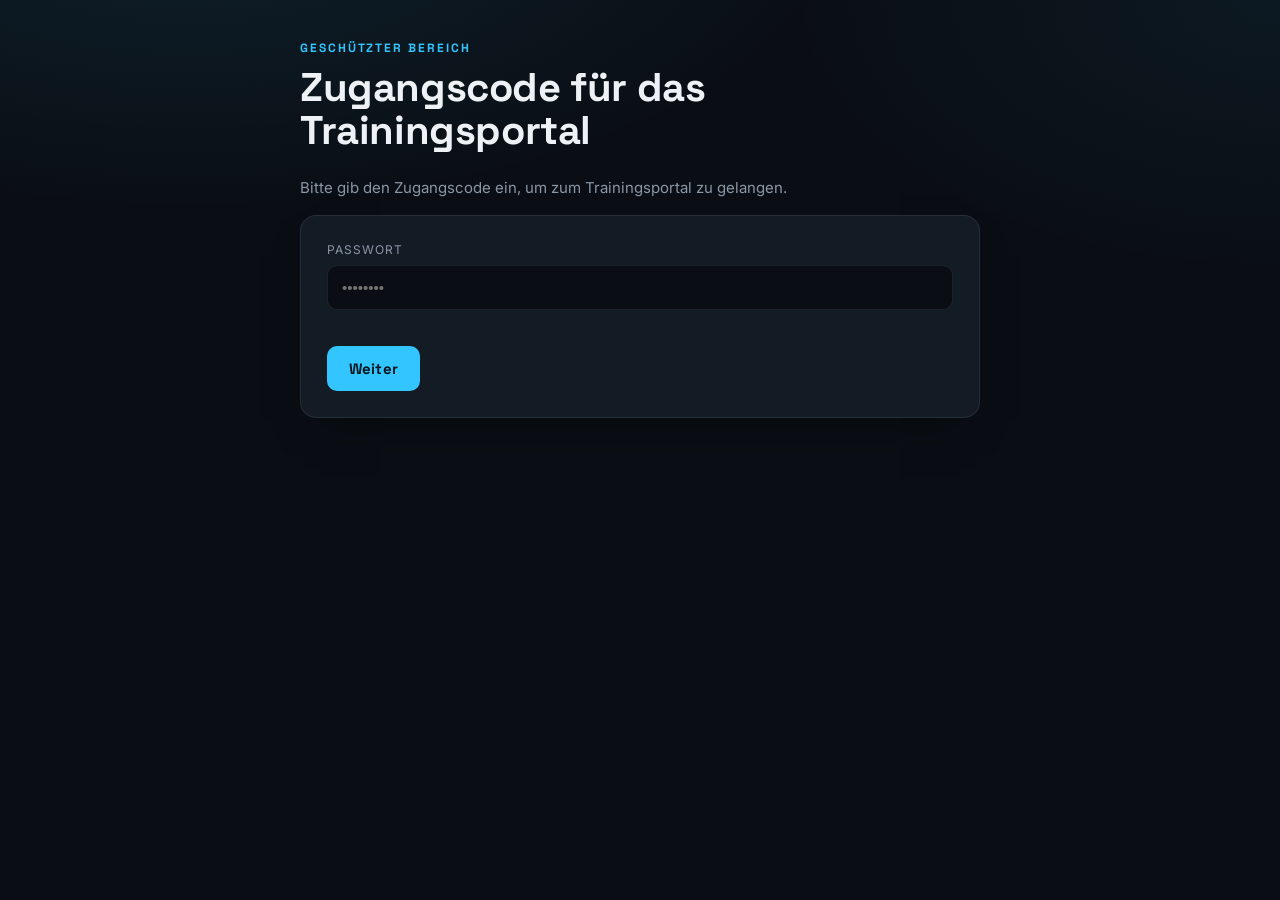
==== index.html @ 70738fb6 "Add files via upload" ====
<!DOCTYPE html>
<html lang="de">
<head>
<meta charset="UTF-8">
<meta name="viewport" content="width=device-width, initial-scale=1">
<title>Zugang – Trainingsportal</title>
<link rel="stylesheet" href="style.css">
</head>
<body>
<div class="wrap">
  <p class="eyebrow">Geschützter Bereich</p>
  <h1>Zugangscode für das Trainingsportal</h1>
  <p class="lead">Bitte gib den Zugangscode ein, um zum Trainingsportal zu gelangen.</p>

  <div class="card">
    <label for="pw">Passwort</label>
    <input type="password" id="pw" placeholder="••••••••">
    <p class="error" id="err"></p>
    <button onclick="checkPassword()">Weiter</button>
  </div>
</div>

<script src="auth.js"></script>
<script>
  document.getElementById("pw").addEventListener("keydown", e => {
    if (e.key === "Enter") checkPassword();
  });
  function checkPassword() {
    const val = document.getElementById("pw").value;
    if (val === SITE_PASSWORD) {
      sessionStorage.setItem("gateOpen", "yes");
      location.href = "login.html";
    } else {
      document.getElementById("err").textContent = "Falsches Passwort.";
    }
  }
</script>
</body>
</html>
---- style.css ----
@import url('https://fonts.googleapis.com/css2?family=Space+Grotesk:wght@500;700&family=Inter:wght@400;500;600;700&display=swap');

:root {
  --bg: #0a0e14;
  --bg-soft: #0d1219;
  --bg-panel: #131b24;
  --bg-panel-hi: #182130;
  --line: rgba(255,255,255,0.08);
  --line-hi: rgba(255,255,255,0.16);
  --text: #eef2f6;
  --text-dim: #8a97a6;
  --accent: #33c5ff;
  --accent-hover: #5fd4ff;
  --accent-soft: rgba(51,197,255,0.14);
  --font-display: "Space Grotesk", "Inter", sans-serif;
  --font-body: "Inter", -apple-system, "Segoe UI", sans-serif;
}

* { box-sizing: border-box; }

body {
  margin: 0;
  background:
    radial-gradient(1100px 500px at 15% -10%, rgba(51,197,255,0.10), transparent 60%),
    radial-gradient(900px 500px at 100% 0%, rgba(51,197,255,0.06), transparent 55%),
    var(--bg);
  color: var(--text);
  font-family: var(--font-body);
  min-height: 100vh;
}

.wrap {
  max-width: 720px;
  margin: 0 auto;
  padding: 40px 20px 64px;
}

.eyebrow {
  font-family: var(--font-display);
  font-weight: 700;
  letter-spacing: 0.16em;
  text-transform: uppercase;
  color: var(--accent);
  font-size: 12px;
  margin: 0 0 10px;
}

h1 {
  font-family: var(--font-display);
  font-weight: 700;
  font-size: 40px;
  letter-spacing: -0.01em;
  margin: 0 0 24px;
  line-height: 1.08;
}

p.lead { color: var(--text-dim); font-size: 15px; line-height: 1.55; }

.card {
  background: var(--bg-panel);
  border: 1px solid var(--line);
  border-radius: 16px;
  padding: 26px;
  box-shadow: 0 20px 40px -20px rgba(0,0,0,0.5);
}

label {
  display: block;
  font-size: 12px;
  text-transform: uppercase;
  letter-spacing: 0.08em;
  color: var(--text-dim);
  margin-bottom: 8px;
}

input[type="password"], input[type="text"] {
  width: 100%;
  padding: 13px 14px;
  background: var(--bg);
  border: 1px solid var(--line);
  border-radius: 10px;
  color: var(--text);
  font-size: 15px;
  margin-bottom: 16px;
  transition: border-color .15s ease;
}
input:focus { outline: none; border-color: var(--accent); box-shadow: 0 0 0 3px var(--accent-soft); }

button, .btn {
  display: inline-block;
  background: var(--accent);
  color: #05161e;
  border: none;
  padding: 13px 22px;
  border-radius: 10px;
  font-family: var(--font-display);
  font-weight: 700;
  letter-spacing: 0.01em;
  font-size: 15px;
  cursor: pointer;
  text-decoration: none;
  transition: background .15s ease, transform .1s ease;
}
button:hover, .btn:hover { background: var(--accent-hover); }
button:active, .btn:active { transform: scale(0.98); }

.error { color: #ff6b6b; font-size: 13px; margin-top: -8px; margin-bottom: 12px; min-height: 16px; }

.grid {
  display: grid;
  grid-template-columns: 1fr;
  gap: 12px;
  margin-top: 24px;
}

.tile {
  position: relative;
  display: flex;
  align-items: center;
  gap: 18px;
  background: var(--bg-panel);
  border: 1px solid var(--line);
  border-radius: 14px;
  padding: 18px 20px 18px 24px;
  text-decoration: none;
  color: var(--text);
  overflow: hidden;
  transition: border-color .15s ease, background .15s ease, transform .12s ease;
}
.tile::before {
  content: "";
  position: absolute;
  left: 0; top: 0; bottom: 0;
  width: 3px;
  background: var(--accent);
  opacity: 0;
  transition: opacity .15s ease;
}
.tile:hover { border-color: var(--line-hi); background: var(--bg-panel-hi); transform: translateX(3px); }
.tile:hover::before { opacity: 1; }

.tile .num {
  font-family: var(--font-display);
  font-weight: 700;
  font-size: 20px;
  color: var(--accent);
  min-width: 34px;
}
.tile .title { font-weight: 600; font-size: 16px; }
.tile .sub { color: var(--text-dim); font-size: 13px; margin-top: 2px; }
.tile .arrow { margin-left: auto; color: var(--text-dim); font-size: 18px; transition: transform .15s ease, color .15s ease; }
.tile:hover .arrow { transform: translateX(3px); color: var(--accent); }

.topbar {
  display: flex;
  justify-content: space-between;
  align-items: center;
  margin-bottom: 28px;
}
.topbar a.back {
  color: var(--text-dim);
  text-decoration: none;
  font-size: 14px;
  transition: color .15s ease;
}
.topbar a.back:hover { color: var(--text); }

.logout {
  color: var(--text-dim);
  text-decoration: none;
  font-size: 13px;
  border: 1px solid var(--line);
  padding: 7px 14px;
  border-radius: 8px;
  transition: color .15s ease, border-color .15s ease;
}
.logout:hover { color: var(--text); border-color: var(--line-hi); }
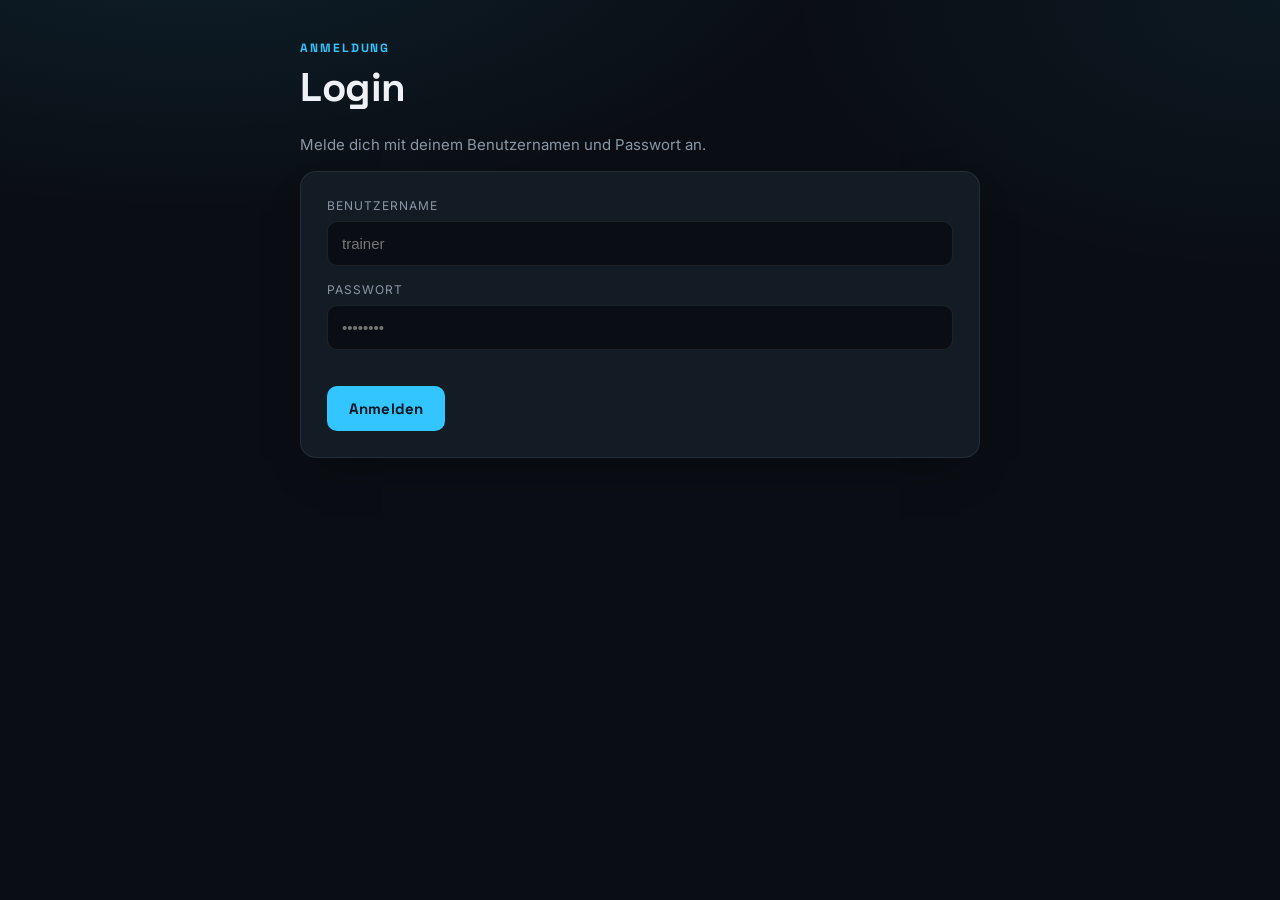
==== commit 7f5b3c78: "Update title and redirect logic in index.html" ====
--- a/index.html
+++ b/index.html
@@ -3,37 +3,18 @@
 <head>
 <meta charset="UTF-8">
 <meta name="viewport" content="width=device-width, initial-scale=1">
-<title>Zugang – Trainingsportal</title>
+<title>Trainingsportal</title>
+<meta http-equiv="refresh" content="0; url=login.html">
 <link rel="stylesheet" href="style.css">
 </head>
 <body>
-<div class="wrap">
-  <p class="eyebrow">Geschützter Bereich</p>
-  <h1>Zugangscode für das Trainingsportal</h1>
-  <p class="lead">Bitte gib den Zugangscode ein, um zum Trainingsportal zu gelangen.</p>
-
-  <div class="card">
-    <label for="pw">Passwort</label>
-    <input type="password" id="pw" placeholder="••••••••">
-    <p class="error" id="err"></p>
-    <button onclick="checkPassword()">Weiter</button>
-  </div>
-</div>
-
 <script src="auth.js"></script>
 <script>
-  document.getElementById("pw").addEventListener("keydown", e => {
-    if (e.key === "Enter") checkPassword();
-  });
-  function checkPassword() {
-    const val = document.getElementById("pw").value;
-    if (val === SITE_PASSWORD) {
-      sessionStorage.setItem("gateOpen", "yes");
-      location.href = "login.html";
-    } else {
-      document.getElementById("err").textContent = "Falsches Passwort.";
-    }
-  }
+  // Zugangscode entfällt - direkt zum Login weiterleiten.
+  // Ist LOGIN_ENABLED auf false gestellt, geht es direkt zum Dashboard.
+  location.href = (typeof LOGIN_ENABLED !== "undefined" && !LOGIN_ENABLED)
+    ? "dashboard.html"
+    : "login.html";
 </script>
 </body>
 </html>
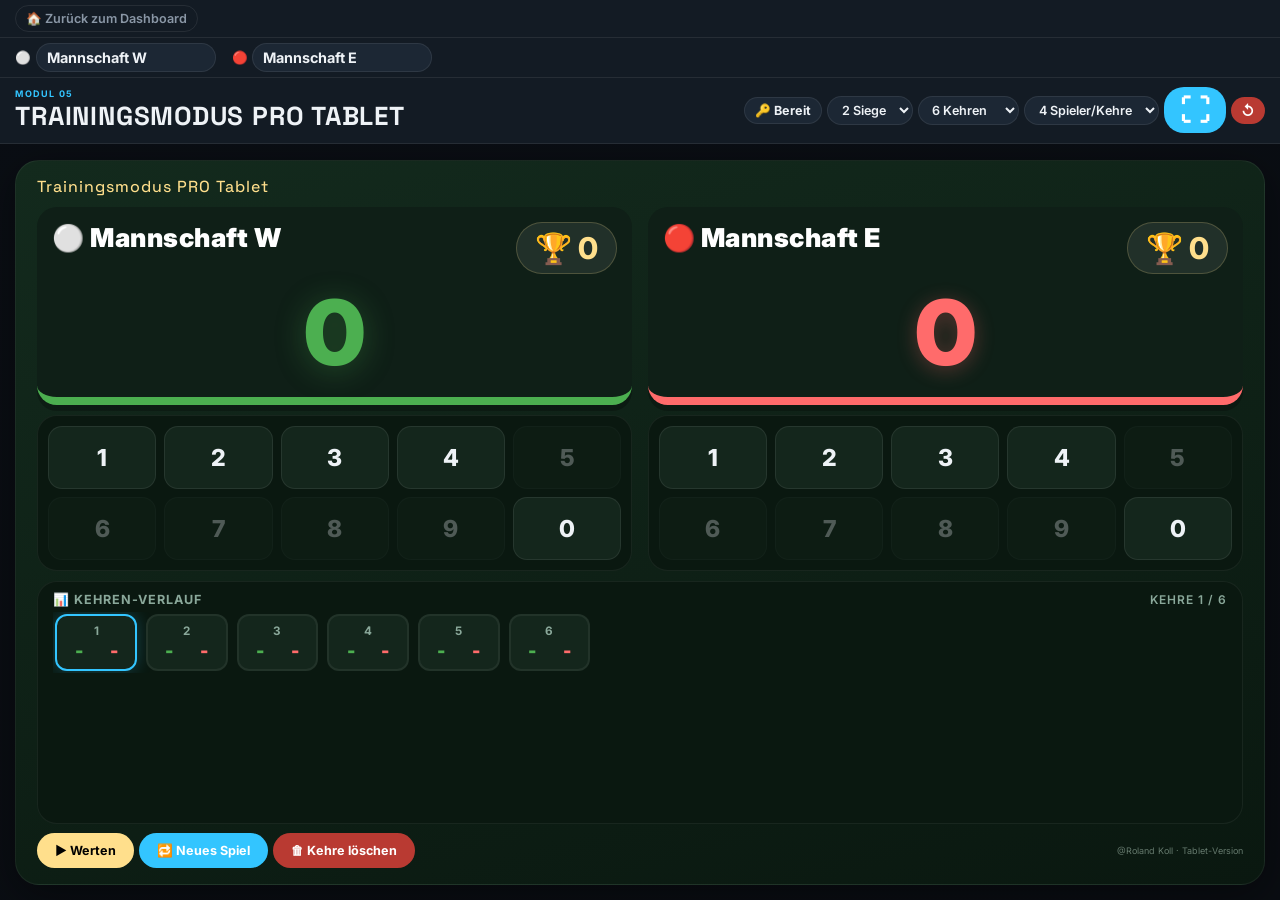
==== commit c04ed9b2: "Add files via upload" ====
--- a/index.html
+++ b/index.html
@@ -2,19 +2,1514 @@
 <html lang="de">
 <head>
 <meta charset="UTF-8">
-<meta name="viewport" content="width=device-width, initial-scale=1">
-<title>Trainingsportal</title>
-<meta http-equiv="refresh" content="0; url=login.html">
-<link rel="stylesheet" href="style.css">
+<meta name="viewport" content="width=device-width, initial-scale=1.0, viewport-fit=cover, maximum-scale=1.0, user-scalable=no">
+<title>Trainingsmodus Pro – Tablet</title>
+<link rel="preconnect" href="https://fonts.googleapis.com">
+<link href="https://fonts.googleapis.com/css2?family=Space+Grotesk:wght@500;700&family=Inter:wght@400;600;700&display=swap" rel="stylesheet">
+
+<style>
+
+:root{
+    --green:#1f5e3a;
+    --red:#b93a32;
+    --gold:#ffdf8c;
+    --dark:#102417;
+    --light:#eef5e9;
+    --border:#d7e4cf;
+
+    --bg-main:#0a0e14;
+    --bg-panel:#131b24;
+    --line:rgba(255,255,255,0.08);
+    --text-main:#eef2f6;
+    --text-dim:#8a97a6;
+    --accent:#33c5ff;
+    --accent-hover:#5fd4ff;
+    --font-display:"Space Grotesk","Inter",sans-serif;
+    --font-body:"Inter",Segoe UI,Arial,sans-serif;
+
+    --w-color:#4caf50;
+    --e-color:#ff6b6b;
+
+    /* ===== FLUIDE SKALIERUNG =====
+       Alle Abstände/Schriftgrößen unten basieren auf vmin (= 1% der jeweils
+       KLEINEREN Seite des Bildschirms - Breite oder Höhe, je nachdem was enger
+       ist). Dadurch skaliert das Layout automatisch sinnvoll, egal ob ein
+       Tablet quer (Breite ist meist ok, Höhe ist knapp - z.B. das fest
+       verbaute 1024x600-Kioskdisplay) oder hochkant (Breite ist knapp)
+       gehalten wird, und egal wie groß/klein/hochauflösend das jeweilige
+       Gerät ist - ohne feste Gerätestufen wie vorher. clamp(min, bevorzugt,
+       max) verhindert dabei, dass Text auf sehr großen oder sehr kleinen
+       Screens unleserlich klein bzw. unnötig riesig wird. */
+    --sp-1: clamp(3px, 0.55vmin, 8px);
+    --sp-2: clamp(6px, 1.1vmin, 14px);
+    --sp-3: clamp(8px, 1.7vmin, 20px);
+    --sp-4: clamp(10px, 2.3vmin, 28px);
+
+    --fs-2xs: clamp(9px, 1.15vmin, 12px);
+    --fs-xs: clamp(10px, 1.4vmin, 13px);
+    --fs-sm: clamp(11px, 1.6vmin, 15px);
+    --fs-body: clamp(12px, 1.9vmin, 17px);
+    --fs-md: clamp(14px, 2.3vmin, 20px);
+    --fs-lg: clamp(17px, 3vmin, 26px);
+    --fs-xl: clamp(21px, 3.8vmin, 34px);
+
+    --radius-sm: clamp(8px, 1.6vmin, 14px);
+    --radius-md: clamp(10px, 2.2vmin, 20px);
+    --radius-lg: clamp(14px, 3vmin, 24px);
+}
+
+*{
+    margin:0;
+    padding:0;
+    box-sizing:border-box;
+    -webkit-tap-highlight-color: transparent;
+}
+
+html, body {
+    height: 100%;
+    height: 100dvh;
+    overflow: hidden;
+}
+
+body{
+    font-family:var(--font-body);
+    background:linear-gradient(160deg,var(--bg-main),#0a0d12);
+    color:var(--text-main);
+    display: flex;
+    flex-direction: column;
+    overflow: hidden;
+}
+
+.topbar{
+    position: sticky;
+    top: 0;
+    z-index: 501;
+    background:var(--bg-panel);
+    border-bottom:1px solid var(--line);
+    padding:var(--sp-1) var(--sp-3);
+    display:flex;
+    justify-content:space-between;
+    align-items:center;
+    flex-shrink:0;
+    font-size:var(--fs-xs);
+    gap:var(--sp-2);
+}
+.topbar .topbar-links{
+    display:flex;
+    align-items:center;
+    gap:var(--sp-2);
+}
+.topbar a, .topbar button.linkish{
+    color:var(--text-dim);
+    text-decoration:none;
+    background:none;
+    border:1px solid var(--line);
+    padding:var(--sp-1) var(--sp-2);
+    border-radius:20px;
+    font-size:var(--fs-xs);
+    font-weight:600;
+}
+.topbar a:hover, .topbar button.linkish:hover{ color:var(--text-main); border-color:var(--text-dim); background:none; }
+
+/* ===== MANNSCHAFTSNAMEN (frei editierbar) ===== */
+.team-name-row{
+    display:flex;
+    gap:var(--sp-3);
+    flex-wrap:wrap;
+    align-items:center;
+    padding:var(--sp-1) var(--sp-3);
+    background:var(--bg-panel);
+    border-bottom:1px solid var(--line);
+    flex-shrink:0;
+}
+.team-name-row label{
+    display:flex;
+    align-items:center;
+    gap:var(--sp-1);
+    font-size:var(--fs-xs);
+    font-weight:700;
+    color:var(--text-dim);
+}
+.team-name-row input{
+    background:#1c2734;
+    color:var(--text-main);
+    border:1px solid var(--line);
+    font-weight:700;
+    font-size:var(--fs-sm);
+    padding:var(--sp-1) var(--sp-2);
+    width:clamp(100px, 16vw, 180px);
+    max-width:40vw;
+}
+.team-name-row input:focus{
+    outline:2px solid var(--accent);
+}
+
+.header{
+    position: sticky;
+    top: 0;
+    z-index: 500;
+    background:var(--bg-panel);
+    border-bottom:1px solid var(--line);
+    color:var(--text-main);
+    padding:var(--sp-2) var(--sp-3);
+    display:flex;
+    justify-content:space-between;
+    align-items:center;
+    flex-wrap:wrap;
+    gap:var(--sp-2);
+    flex-shrink:0;
+}
+
+.header h1{
+    font-family:var(--font-display);
+    letter-spacing:0.03em;
+    text-transform:uppercase;
+    font-size:var(--fs-lg);
+    color:var(--text-main);
+}
+.header h1::before{
+    content:"Modul 05";
+    display:block;
+    font-family:var(--font-body);
+    text-transform:uppercase;
+    letter-spacing:0.14em;
+    font-size:clamp(7px, 1vmin, 10px);
+    color:var(--accent);
+    font-weight:700;
+}
+
+.header-controls{
+    display:flex;
+    gap:var(--sp-1);
+    flex-wrap:wrap;
+    align-items:center;
+}
+
+button,
+select,
+input{
+    border:none;
+    border-radius:20px;
+    padding:var(--sp-1) var(--sp-2);
+    font-size:var(--fs-body);
+    touch-action: manipulation;
+    font-family:inherit;
+}
+
+button{
+    cursor:pointer;
+    background:var(--accent);
+    color:white;
+    font-weight:700;
+    touch-action: manipulation;
+    transition: transform 0.1s, background 0.15s;
+}
+button:hover{
+    background:var(--accent-hover);
+}
+
+button:active {
+    transform: scale(0.95);
+}
+
+.header-controls select{
+    background:#1c2734;
+    color:var(--text-main);
+    border:1px solid var(--line);
+    font-weight:600;
+    font-size:var(--fs-xs);
+    padding:var(--sp-1) var(--sp-2);
+}
+
+.header-controls button{
+    padding:var(--sp-1) var(--sp-2);
+    font-size:var(--fs-sm);
+}
+
+/* Vollbild-Button: deutlich größer/quadratischer als die übrigen Header-Buttons,
+   da das ⛶-Symbol bei reiner Touch-Bedienung auf dem Tablet sonst zu klein und
+   schwer zu treffen/erkennen ist. */
+.fullscreen-btn{
+    font-size:clamp(20px, 3.4vmin, 30px) !important;
+    line-height:1;
+    padding:clamp(4px, 0.9vmin, 8px) clamp(10px, 1.8vmin, 16px) !important;
+}
+
+.keyboard-status {
+    font-size: var(--fs-xs);
+    padding: var(--sp-1) var(--sp-2);
+    border-radius: 20px;
+    background: #1c2734;
+    color: var(--text-main);
+    font-weight: 700;
+    border:1px solid var(--line);
+    white-space:nowrap;
+}
+
+.keyboard-status.waiting { background: #7a6a00; }
+.keyboard-status.team-e { background: var(--e-color); color:#2a0505; }
+.keyboard-status.team-w { background: var(--w-color); color:#062b09; }
+.keyboard-status.training-ended { background: #9c27b0; color:#fff; }
+.keyboard-status.pending { background: var(--gold); color:#332400; animation: blink 0.8s ease-in-out infinite; }
+
+@keyframes blink {
+    0%, 100% { opacity: 1; }
+    50% { opacity: 0.55; }
+}
+
+.layout{
+    flex: 1;
+    padding:var(--sp-3);
+    overflow: hidden;
+    min-height: 0;
+}
+
+/* ===== ARENA (Hauptbildschirm = Zuschauermonitor-Layout) ===== */
+.arena{
+    width:100%;
+    max-width:1900px;
+    height:100%;
+    background:linear-gradient(165deg,#132a1d,#0a1810);
+    border:1px solid rgba(255,255,255,0.06);
+    border-radius:var(--radius-lg);
+    overflow:hidden;
+    box-shadow:0 10px 40px rgba(0,0,0,.4);
+    display:flex;
+    flex-direction:column;
+    margin: 0 auto;
+    padding:var(--sp-3) var(--sp-4);
+    gap:var(--sp-2);
+    color:#fff;
+}
+
+.arena-top{
+    display:flex;
+    justify-content:space-between;
+    align-items:center;
+    flex-wrap:wrap;
+    gap:var(--sp-2);
+    flex-shrink:0;
+}
+
+.arena-title{
+    font-family:var(--font-display);
+    font-size:var(10pix, 3.4vmin, 30px);
+    font-weight:450;
+    color:var(--gold);
+    letter-spacing:1px;
+}
+
+.pending-preview{
+    font-size:var(--fs-xs);
+    font-weight:800;
+    padding:var(--sp-1) var(--sp-3);
+    border-radius:20px;
+    background:var(--gold);
+    color:#332400;
+    display:none;
+}
+.pending-preview.show{ display:inline-block; animation: blink 0.8s ease-in-out infinite; }
+
+/* ===== TEAMS ROW =====
+   Bleibt bewusst bis zu sehr schmalen Breiten 2-spaltig (Tablets im Quer- wie
+   Hochformat) - erst wenn das Gerät hochkant gehalten wird oder wirklich eng
+   ist (Media Query weiter unten), wird auf eine Spalte umgeschaltet. */
+.teams-row{
+    display:grid;
+    grid-template-columns: 1fr 1fr;
+    gap:var(--sp-3);
+    flex-shrink:0;
+    align-items:start;
+}
+
+.team-column{
+    display:flex;
+    flex-direction:column;
+    gap:var(--sp-2);
+}
+
+/* ===== ZIFFERNBLOCK (Tablet-Touch-Eingabe je Mannschaft) ===== */
+.keypad-panel{
+    background:#0a1810;
+    border-radius:var(--radius-md);
+    padding:var(--sp-2);
+    border:1px solid rgba(255,255,255,0.06);
+}
+.keypad-grid{
+    display:grid;
+    grid-template-columns: repeat(5, 1fr);
+    gap:clamp(4px, 0.9vmin, 8px);
+}
+.keypad-btn{
+    background:#14261c;
+    color:var(--text-main);
+    border:1px solid rgba(255,255,255,0.08);
+    border-radius:clamp(8px, 1.6vmin, 14px);
+    font-size:clamp(0.9rem, 2.6vmin, 1.5rem);
+    font-weight:800;
+    padding:clamp(8px, 1.8vmin, 16px) 0;
+    cursor:pointer;
+    touch-action:manipulation;
+    transition: transform 0.1s, background 0.15s;
+}
+.keypad-btn:active{ transform:scale(0.93); background:#1c362a; }
+.keypad-btn:disabled{ opacity:0.3; cursor:default; }
+.keypad-btn:disabled:active{ transform:none; background:#14261c; }
+.team-column.w .keypad-btn:active{ background:#1c3d24; border-color:var(--w-color); }
+.team-column.e .keypad-btn:active{ background:#3d1c1c; border-color:var(--e-color); }
+
+.team-block{
+    background:#0f1f17;
+    border-radius:var(--radius-md);
+    padding:var(--sp-3);
+    border-bottom:clamp(4px, 0.9vmin, 8px) solid var(--w-color);
+    box-shadow:0 clamp(3px, 0.7vmin, 6px) 0 rgba(0,0,0,.25);
+    display:flex;
+    flex-direction:column;
+    gap:var(--sp-2);
+    transition: all 0.25s ease;
+    cursor:pointer;
+}
+.team-block.e{ border-bottom-color:var(--e-color); }
+
+.team-block.selected{
+    transform: scale(1.015);
+}
+.team-block.w.selected{
+    background:#123320;
+    box-shadow:0 0 0 3px var(--w-color), 0 6px 0 rgba(0,0,0,.25);
+}
+.team-block.e.selected{
+    background:#331414;
+    box-shadow:0 0 0 3px var(--e-color), 0 6px 0 rgba(0,0,0,.25);
+}
+
+.team-block.flash{
+    animation: teamFlash 0.6s ease;
+}
+@keyframes teamFlash {
+    0%{ box-shadow:0 0 0 rgba(255,255,255,0); }
+    35%{ box-shadow:0 0 45px 12px rgba(255,255,255,0.55); }
+    100%{ box-shadow:0 0 0 rgba(255,255,255,0); }
+}
+
+.team-head{
+    display:flex;
+    justify-content:space-between;
+    align-items:flex-start;
+}
+
+.team-label{
+    font-weight:900;
+    font-size:var(--fs-lg);
+    letter-spacing:0.5px;
+}
+.team-label .key-hint{ font-size:var(--fs-2xs); color:#8aa89a; font-weight:600; display:block; }
+
+.team-wins-big {
+    font-size: clamp(19px, 3.4vmin, 30px);
+    background: rgba(255,255,255,0.08);
+    color: var(--gold);
+    padding: clamp(4px, 0.9vmin, 7px) clamp(10px, 2vmin, 18px);
+    border-radius: 40px;
+    font-weight: 800;
+    border: 1px solid rgba(255,223,140,0.2);
+    white-space:nowrap;
+}
+
+/* Ergebnis-Anzeige: skaliert über vmin am stärksten mit, weil sie das visuell
+   wichtigste Element ist - bleibt auf sehr kleinen Screens trotzdem noch
+   lesbar (Untergrenze) und wird auf großen Monitoren nicht unnötig riesig
+   (Obergrenze). */
+.team-score-big {
+    font-size: clamp(2.4rem, 10vmin, 7rem);
+    font-weight: 900;
+    color: var(--w-color);
+    line-height: 1;
+    text-shadow: 0 4px 30px rgba(76,175,80,0.35);
+    text-align:center;
+    padding: clamp(2px, 0.5vmin, 4px) 0;
+}
+.team-block.e .team-score-big { color: var(--e-color); text-shadow: 0 4px 20px rgba(255,107,107,0.3); }
+
+/* ===== EINGABE-HINWEIS (externes Tastenfeld, kein Bildschirm-Ziffernblock) ===== */
+.input-hint-panel{
+    background:#0a1810;
+    border-radius:var(--radius-lg);
+    padding:var(--sp-3);
+    border:1px solid rgba(255,255,255,0.06);
+    display:flex;
+    flex-direction:column;
+    gap:var(--sp-2);
+    align-items:center;
+    justify-content:center;
+    text-align:center;
+}
+.input-hint-status{
+    font-size:var(--fs-body);
+    font-weight:800;
+    color:#eef2f6;
+}
+.input-hint-keys{
+    font-size:var(--fs-xs);
+    color:#8aa89a;
+    line-height:1.6;
+}
+.input-hint-keys kbd{
+    background:#1c2734;
+    border:1px solid rgba(255,255,255,0.15);
+    border-radius:6px;
+    padding:2px 7px;
+    font-family:inherit;
+    font-weight:700;
+    color:#eef2f6;
+}
+
+/* ===== KEHREN-VERLAUF (unterer Bereich, etwas wichtiger als die Historie) ===== */
+.kehren-verlauf-panel{
+    background:#0a1810;
+    border-radius:var(--radius-md);
+    padding:var(--sp-2) var(--sp-3);
+    border:1px solid rgba(255,255,255,0.06);
+    flex:1.3 1 0;
+    min-height:0;
+    display:flex;
+    flex-direction:column;
+    gap:var(--sp-1);
+}
+
+.kehren-verlauf-panel h4{
+    color:#8aa89a;
+    font-size:var(--fs-xs);
+    text-transform:uppercase;
+    letter-spacing:1px;
+    font-weight:700;
+    flex-shrink:0;
+    display:flex;
+    justify-content:space-between;
+    align-items:center;
+}
+
+.kehren-verlauf-grid{
+    display:grid;
+    grid-template-columns: repeat(auto-fill, minmax(clamp(56px, 9vmin, 90px), 1fr));
+    gap:clamp(5px, 1vmin, 10px);
+    overflow-y:auto;
+    padding:2px;
+    min-height:0;
+}
+
+.verlauf-item{
+    background:#14261c;
+    border-radius:clamp(8px, 1.4vmin, 12px);
+    padding:clamp(4px, 0.9vmin, 8px) clamp(3px, 0.6vmin, 4px);
+    text-align:center;
+    border:2px solid rgba(255,255,255,0.06);
+    cursor:pointer;
+    transition:0.15s;
+}
+.verlauf-item:hover{ border-color:rgba(255,255,255,0.2); }
+.verlauf-item.is-active{
+    border-color:var(--accent);
+    box-shadow:0 0 16px rgba(51,197,255,0.25);
+}
+.verlauf-item.is-completed{
+    border-color:#ff9800;
+}
+.verlauf-item.is-target{
+    border-color:var(--gold);
+    box-shadow:0 0 18px rgba(255,223,140,0.35);
+    background:#241f0d;
+}
+
+.verlauf-item .v-number{ font-weight:700; color:#8aa89a; font-size:clamp(0.6rem, 1.3vmin, 0.8rem); }
+.verlauf-item .v-points{
+    font-weight:900;
+    display:flex;
+    justify-content:space-around;
+    font-size:clamp(0.8rem, 2vmin, 1.15rem);
+    margin-top:2px;
+}
+.verlauf-item .v-points .w{ color:var(--w-color); }
+.verlauf-item .v-points .e{ color:var(--e-color); }
+.verlauf-item .v-scorer{
+    font-size:clamp(0.55rem, 1vmin, 0.6rem);
+    color:#65796d;
+    margin-top:2px;
+    white-space:nowrap;
+    overflow:hidden;
+    text-overflow:ellipsis;
+}
+
+/* ===== FOOTER-ROW (im arena) ===== */
+.arena-footer{
+    display:flex;
+    justify-content:center;
+    align-items:center;
+    gap:var(--sp-1);
+    flex-wrap:wrap;
+    flex-shrink:0;
+}
+.arena-footer button{
+    padding:clamp(6px, 1.4vmin, 10px) clamp(12px, 2.4vmin, 18px);
+    font-size:var(--fs-xs);
+}
+.arena-footer .footer-right {
+    font-size:clamp(0.55rem, 1vmin, 0.72rem);
+    color:#65796d;
+    margin-left:auto;
+}
+
+/* ===== TRAINING BEENDET / MODALS (unverändert-ähnlich) ===== */
+.training-ended-overlay {
+    position: fixed; inset:0;
+    background: rgba(0,0,0,0.7);
+    display: none;
+    justify-content: center;
+    align-items: center;
+    z-index: 20000;
+    backdrop-filter: blur(5px);
+}
+.training-ended-overlay.show { display: flex; }
+.training-ended-box {
+    background: white; color:#222;
+    border-radius: 30px;
+    padding: clamp(20px, 5vmin, 50px);
+    max-width: 500px;
+    width: 90%;
+    text-align: center;
+    animation: pulse 1.5s ease-in-out;
+}
+@keyframes pulse {
+    0% { transform: scale(0.9); opacity: 0; }
+    50% { transform: scale(1.05); }
+    100% { transform: scale(1); opacity: 1; }
+}
+.training-ended-box .trophy { font-size: 4rem; margin-bottom: 10px; }
+.training-ended-box h2 { font-size: 2rem; margin-bottom: 10px; color: var(--green); }
+.training-ended-box .winner-name { font-size: 2.5rem; font-weight: 900; color: var(--red); margin: 15px 0; }
+.training-ended-box .score-summary { font-size: 1.2rem; color: #555; margin: 10px 0 20px; }
+.training-ended-box .enter-hint { font-size: 0.9rem; color: #888; margin-top: 10px; padding: 8px; background: #f5f5f5; border-radius: 8px; }
+.training-ended-box button { padding: 12px 30px; font-size: 1.1rem; background: var(--green); color: white; border-radius: 12px; border: none; cursor: pointer; font-weight: 700; }
+
+.toast{
+    position:fixed; bottom:20px; left:50%; transform:translateX(-50%);
+    background:#111; color:white; padding:14px 20px; border-radius:14px;
+    opacity:0; transition:.3s; z-index:9999; pointer-events: none;
+    font-size:1rem; max-width:90%; text-align:center;
+}
+.toast.show{ opacity:1; }
+.toast.winner{ background: #4caf50; font-weight:700; font-size:1.2rem; }
+.toast.warn{ background: #b93a32; font-weight:700; }
+
+
+.gold{ background:var(--gold); color:black; }
+.gold:active{ background:#f0c860; }
+
+/* ===== UNENTSCHIEDEN – KEHRE ERWEITERN (NEU) ===== */
+.tie-break-overlay {
+    position: fixed; inset:0;
+    background: rgba(0,0,0,0.7);
+    display: none;
+    justify-content: center;
+    align-items: center;
+    z-index: 20001;
+    backdrop-filter: blur(5px);
+}
+.tie-break-overlay.show { display: flex; }
+.tie-break-box {
+    background: white; color:#222;
+    border-radius: 30px;
+    padding: clamp(18px, 4vmin, 40px);
+    max-width: 460px;
+    width: 90%;
+    text-align: center;
+}
+.tie-break-icon{ font-size:3rem; margin-bottom:6px; }
+.tie-break-box h2{ font-size:1.6rem; margin-bottom:8px; color:var(--green); }
+.tie-break-score{
+    font-size:2.2rem; font-weight:900; color:var(--gold);
+    background:#102417; display:inline-block; padding:6px 24px;
+    border-radius:16px; margin:10px 0;
+}
+.tie-break-hint{ font-size:0.9rem; color:#666; margin:14px 0 20px; line-height:1.5; }
+.tie-break-buttons{ display:flex; gap:10px; justify-content:center; flex-wrap:wrap; }
+.tie-break-buttons button{
+    padding:12px 22px; font-size:1rem; background:var(--green); color:white;
+    border-radius:14px; border:none; cursor:pointer; font-weight:700;
+}
+
+/* ===== RESPONSIVE-STRUKTUR =====
+   Die feste Skalierung oben (clamp()+vmin) deckt bereits jede Bildschirmgröße
+   fließend ab - hier geht es nur noch um die STRUKTUR: Wann werden die beiden
+   Mannschaftsspalten untereinander statt nebeneinander angezeigt? Das hängt
+   nicht von der reinen Größe ab (ein großes Tablet im Hochformat ist trotzdem
+   schmal), sondern vom Seitenverhältnis - deshalb orientation:portrait statt
+   einer festen Pixel-Schwelle. Zusätzlich eine schmale Breite als Fallback für
+   sehr schmale Fenster im Querformat (z.B. Splitscreen). */
+@media (orientation: portrait), (max-width: 640px){
+    .teams-row{ grid-template-columns: 1fr; }
+}
+</style>
 </head>
 <body>
-<script src="auth.js"></script>
+
+<div class="topbar">
+    <div class="topbar-links">
+        <a href="dashboard.html">🏠 Zurück zum Dashboard</a>
+    </div>
+</div>
+
+<div class="team-name-row">
+    <label>⚪ <input type="text" id="teamNameInputW" maxlength="24" placeholder="Mannschaftsname W" oninput="updateTeamName('w', this.value)"></label>
+    <label>🔴 <input type="text" id="teamNameInputE" maxlength="24" placeholder="Mannschaftsname E" oninput="updateTeamName('e', this.value)"></label>
+</div>
+
+<div class="header">
+    <h1>Trainingsmodus Pro Tablet</h1>
+
+    <div class="header-controls">
+        <span class="keyboard-status" id="keyboardStatus">🔑 Bereit</span>
+
+        <select id="gamesSelect">
+            <option value="2" selected>2 Siege</option>
+            <option value="3">3 Siege</option>
+            <option value="4">4 Siege</option>
+            <option value="5">5 Siege</option>
+            <option value="6">6 Siege</option>
+        </select>
+
+        <select id="kehrenSelect">
+            <option value="4">4 Kehren</option>
+            <option value="6" selected>6 Kehren</option>
+            <option value="8">8 Kehren</option>
+            <option value="10">10 Kehren</option>
+        </select>
+
+        <select id="playerCount">
+            <option value="3">3 Spieler/Kehre</option>
+            <option value="4" selected>4 Spieler/Kehre</option>
+            <option value="5">5 Spieler/Kehre</option>
+            <option value="6">6 Spieler/Kehre</option>
+        </select>
+
+        <button class="fullscreen-btn" onclick="toggleFullscreen()" title="Vollbild ein/aus">⛶</button>
+        <button onclick="fullReset()" style="background:#b93a32;" title="Kompletter Reset">↺</button>
+    </div>
+</div>
+
+<div class="layout" id="layout"></div>
+
+<!-- Training beendet Overlay -->
+<div class="training-ended-overlay" id="trainingEndedOverlay">
+    <div class="training-ended-box">
+        <div class="trophy">🏆</div>
+        <h2>Training beendet!</h2>
+        <div class="winner-name" id="winnerName">Mannschaft W</div>
+        <div class="score-summary" id="scoreSummary">Siege: 2 : 0</div>
+        <div class="enter-hint">Antippen Sie „Neues Training starten“ für den nächsten Durchgang</div>
+        <button onclick="startNewTraining()">Neues Training starten</button>
+    </div>
+</div>
+
+<!-- Unentschieden – automatische Kehren-Verlängerung (NEU): es gibt kein Unentschieden zum Werten,
+     es werden automatisch immer 2 weitere Kehren gespielt, bis ein Sieger feststeht
+     (wie im echten Eisstocksport). Kein Klick nötig - die Verlängerung startet sofort,
+     dieses Fenster ist nur eine Info und schließt sich von selbst. -->
+<div class="tie-break-overlay" id="tieBreakOverlay">
+    <div class="tie-break-box">
+        <div class="tie-break-icon">🤝</div>
+        <h2>Unentschieden!</h2>
+        <div class="tie-break-score" id="tieBreakScore">0 : 0</div>
+        <p class="tie-break-hint" id="tieBreakHint">Nach allen Kehren steht es unentschieden. Es werden automatisch 2 weitere Kehren gespielt.</p>
+        <div class="tie-break-buttons">
+            <button onclick="closeTieBreakDialog()">Verstanden</button>
+        </div>
+    </div>
+</div>
+
+<div class="toast" id="toast"></div>
+
+<!-- Eigenständiges Einzelprogramm für Tablets: keine Zugangssperre
+     (requireGate()/requireLogin() werden bewusst nicht aufgerufen) - sofort
+     einsatzbereit, ohne Login. Ein einfacher Link zurück zum Dashboard ist
+     trotzdem vorhanden (siehe .topbar oben), damit man von hier aus wieder
+     ins Portal wechseln kann. -->
 <script>
-  // Zugangscode entfällt - direkt zum Login weiterleiten.
-  // Ist LOGIN_ENABLED auf false gestellt, geht es direkt zum Dashboard.
-  location.href = (typeof LOGIN_ENABLED !== "undefined" && !LOGIN_ENABLED)
-    ? "dashboard.html"
-    : "login.html";
+const PENDING_DIGIT_TIMEOUT = 650;
+
+// Mannschaftsnamen sind frei editierbar (Textfeld oben) statt fest "Mannschaft W/E" -
+// gleicher localStorage-Key wie 05_Trainingsmodus_Pro.html, damit ein einmal
+// vergebener Name auf beiden Varianten übernommen wird.
+const TEAM_NAMES_STORAGE_KEY = 'esv_grein_team_namen';
+const DEFAULT_TEAM_NAMES = { w: 'Mannschaft W', e: 'Mannschaft E' };
+
+function loadTeamNames() {
+    try {
+        const data = localStorage.getItem(TEAM_NAMES_STORAGE_KEY);
+        if (data) {
+            const parsed = JSON.parse(data);
+            if (parsed && typeof parsed.w === 'string' && typeof parsed.e === 'string') {
+                return {
+                    w: parsed.w.trim() || DEFAULT_TEAM_NAMES.w,
+                    e: parsed.e.trim() || DEFAULT_TEAM_NAMES.e
+                };
+            }
+        }
+    } catch (e) {}
+    return { w: DEFAULT_TEAM_NAMES.w, e: DEFAULT_TEAM_NAMES.e };
+}
+
+function saveTeamNames() {
+    try { localStorage.setItem(TEAM_NAMES_STORAGE_KEY, JSON.stringify(state.teamNames)); } catch (e) {}
+}
+
+function updateTeamName(team, value) {
+    state.teamNames[team] = value;
+    saveTeamNames();
+    render();
+}
+
+function syncTeamNameInputs() {
+    const wInput = document.getElementById('teamNameInputW');
+    const eInput = document.getElementById('teamNameInputE');
+    if (wInput && document.activeElement !== wInput) wInput.value = state.teamNames.w;
+    if (eInput && document.activeElement !== eInput) eInput.value = state.teamNames.e;
+}
+
+function refreshTeamNamesIfChanged() {
+    const fresh = loadTeamNames();
+    if (fresh.w === state.teamNames.w && fresh.e === state.teamNames.e) return;
+    state.teamNames = fresh;
+    syncTeamNameInputs();
+    render();
+}
+
+window.addEventListener('storage', function (e) {
+    if (e.key === TEAM_NAMES_STORAGE_KEY) refreshTeamNamesIfChanged();
+});
+
+// ===== STATE =====
+const state = {
+    kehren: 6,
+    baseKehren: 6,                  // konfigurierte Kehren-Anzahl (Dropdown) - bei Unentschieden werden
+                                     // automatisch 2er-Blöcke an "kehren" angehängt, "baseKehren" bleibt
+                                     // die Grundeinstellung, auf die nach dem Spiel zurückgesetzt wird.
+    winsToChampion: 2,
+    playerCount: 4,
+    arena: null,                    // wird gleich nach der Deklaration gesetzt (siehe unten)
+    selectedTeam: null,             // 'w' | 'e' | null
+    isTrainingEnded: false,
+    targetKehre: null,              // manuell angetippte Kehre (Korrektur), sonst null = automatisch
+    pendingDigit: null,             // { digit, timeoutId } für 2-stellige Eingabe (z.B. "10")
+    teamNames: loadTeamNames()
+};
+// createArena() liest state.kehren, daher erst NACH der obigen Deklaration aufrufen
+// (sonst "Cannot access 'state' before initialization").
+state.arena = createArena();
+
+// ===== KEYBOARD (optional – z.B. externe Tastatur/Nummernblock am Raspberry) =====
+function setupKeyboard() {
+    document.addEventListener('keydown', function(e) {
+        if (e.key === 'Enter' || e.key === 'NumpadEnter') {
+            e.preventDefault();
+            if (state.isTrainingEnded) {
+                startNewTraining();
+                toast('🔄 Neues Training gestartet!');
+            } else {
+                evaluateGame();
+            }
+            return;
+        }
+
+        if (e.key === 'Escape') {
+            if (state.pendingDigit) {
+                e.preventDefault();
+                cancelPendingDigit();
+                return;
+            }
+            if (document.fullscreenElement) {
+                document.exitFullscreen();
+            }
+            return;
+        }
+
+        if (state.isTrainingEnded) return;
+
+        if (e.key === '/' || e.key === 'Divide' || e.code === 'NumpadDivide') {
+            e.preventDefault();
+            deleteKehreEntry();
+            return;
+        }
+
+        if (e.key === '-' || e.key === 'Minus' || e.key === 'Subtract') {
+            e.preventDefault();
+            selectTeam('e');
+            return;
+        }
+
+        if (e.key === '+' || e.key === 'Plus' || e.key === 'Add' || e.key === '=') {
+            e.preventDefault();
+            selectTeam('w');
+            return;
+        }
+
+        const numMap = {
+            'Numpad0':'0','Numpad1':'1','Numpad2':'2','Numpad3':'3','Numpad4':'4',
+            'Numpad5':'5','Numpad6':'6','Numpad7':'7','Numpad8':'8','Numpad9':'9'
+        };
+        if (/^[0-9]$/.test(e.key)) {
+            e.preventDefault();
+            handleDigit(e.key);
+            return;
+        }
+        if (numMap[e.key]) {
+            e.preventDefault();
+            handleDigit(numMap[e.key]);
+            return;
+        }
+    });
+}
+
+// ===== TEAM AUSWAHL =====
+function selectTeam(team) {
+    if (state.isTrainingEnded) {
+        toast('Training ist beendet! „Neues Training starten“ antippen');
+        return;
+    }
+    state.selectedTeam = (state.selectedTeam === team) ? null : team;
+    updateKeyboardStatus();
+    render();
+    if (state.selectedTeam) {
+        flashTeam(state.selectedTeam);
+    }
+}
+
+function flashTeam(team) {
+    requestAnimationFrame(() => {
+        const el = document.getElementById('teamBlock-' + team);
+        if (!el) return;
+        el.classList.remove('flash');
+        // reflow um die Animation erneut zu starten
+        void el.offsetWidth;
+        el.classList.add('flash');
+        setTimeout(() => el.classList.remove('flash'), 650);
+    });
+}
+
+// ===== ZIFFERNEINGABE (Kehren-Ergebnis: 1- oder 2-stellig) =====
+// tapDigit() verbindet Mannschaft-Wahl + Ziffer in einem Antippen (Touch-Ziffernblock
+// unter jeder Mannschaft) - handleDigit() selbst bleibt unverändert nutzbar
+// (z.B. für eine evtl. angeschlossene externe Tastatur).
+function tapDigit(team, digit) {
+    if (state.isTrainingEnded) {
+        toast('Training ist beendet! Bitte „Neues Training starten“ antippen');
+        return;
+    }
+    if (state.selectedTeam !== team) {
+        state.selectedTeam = team;
+        flashTeam(team);
+    }
+    handleDigit(digit);
+}
+
+function handleDigit(d) {
+    if (state.isTrainingEnded) {
+        toast('Training ist beendet! „Neues Training starten“ antippen');
+        return;
+    }
+    if (!state.selectedTeam) {
+        toast('⚠️ Bitte zuerst Mannschaft wählen ( + oder − / Kachel antippen)');
+        return;
+    }
+
+    const arena = state.arena;
+    if (hasWinner(arena)) {
+        endTraining(arena);
+        return;
+    }
+
+    const maxPoints = state.playerCount;
+
+    if (state.pendingDigit) {
+        clearTimeout(state.pendingDigit.timeoutId);
+        const first = state.pendingDigit.digit;
+        state.pendingDigit = null;
+        const combined = Number(first + d);
+        if (first === '1' && d === '0' && combined <= maxPoints) {
+            commitValue(combined);
+        } else {
+            commitValue(Number(first));
+            toast('ℹ️ Zweite Ziffer ignoriert – bitte Mannschaft erneut wählen');
+        }
+        render();
+        return;
+    }
+
+    // Möglicher Start einer 2-stelligen Eingabe (aktuell nur relevant für "10")
+    if (d === '1' && maxPoints >= 10) {
+        state.pendingDigit = {
+            digit: d,
+            timeoutId: setTimeout(() => {
+                commitValue(1);
+                render();
+            }, PENDING_DIGIT_TIMEOUT)
+        };
+        render();
+        return;
+    }
+
+    const v = Number(d);
+    if (v > maxPoints) {
+        toast(`⚠️ Maximal ${maxPoints} Punkte pro Kehre möglich`);
+        return;
+    }
+    commitValue(v);
+}
+
+function cancelPendingDigit() {
+    if (state.pendingDigit) {
+        clearTimeout(state.pendingDigit.timeoutId);
+        state.pendingDigit = null;
+        render();
+        toast('Eingabe abgebrochen');
+    }
+}
+
+function activeKehreIndexForEntry() {
+    if (state.targetKehre !== null && state.targetKehre !== undefined) return state.targetKehre;
+    return activeKehre(state.arena) - 1;
+}
+
+function commitValue(v) {
+    const arena = state.arena;
+    const idx = activeKehreIndexForEntry();
+    if (idx < 0 || idx >= state.kehren) return;
+
+    const team = state.selectedTeam;
+    if (team === 'w') {
+        arena.pointsA[idx] = v;
+        if (arena.pointsB[idx] === null) arena.pointsB[idx] = 0;
+    } else {
+        arena.pointsB[idx] = v;
+        if (arena.pointsA[idx] === null) arena.pointsA[idx] = 0;
+    }
+
+    const otherValue = team === 'w' ? arena.pointsB[idx] : arena.pointsA[idx];
+    const teamName = team === 'w' ? 'W' : 'E';
+    const otherName = team === 'w' ? 'E' : 'W';
+
+    state.selectedTeam = null;
+    state.targetKehre = null;
+    updateKeyboardStatus();
+    render();
+
+    toast(`✅ Kehre ${idx + 1}: ${teamName} ${v} | ${otherName} ${otherValue}`);
+
+    if (checkAllKehrenFull(arena)) {
+        setTimeout(() => {
+            toast('📊 Alle Kehren gespielt - Wertung läuft...');
+            setTimeout(() => evaluateGame(), 500);
+        }, 300);
+    }
+}
+
+// ===== KEHRE ANTIPPEN (Korrektur-Ziel wählen) =====
+function toggleKehreTarget(idx) {
+    if (state.isTrainingEnded) return;
+    state.targetKehre = (state.targetKehre === idx) ? null : idx;
+    render();
+}
+
+function getMostRecentCompletedIndex(arena) {
+    for (let i = state.kehren - 1; i >= 0; i--) {
+        if (arena.pointsA[i] !== null || arena.pointsB[i] !== null) return i;
+    }
+    return -1;
+}
+
+function deleteKehreEntry() {
+    if (state.isTrainingEnded) {
+        toast('Training ist beendet! „Neues Training starten“ antippen');
+        return;
+    }
+    const arena = state.arena;
+    let idx = state.targetKehre;
+    if (idx === null || idx === undefined) {
+        idx = getMostRecentCompletedIndex(arena);
+    }
+    if (idx === -1 || idx === null || idx === undefined) {
+        toast('Keine Kehre zum Löschen vorhanden');
+        return;
+    }
+    if (arena.pointsA[idx] === null && arena.pointsB[idx] === null) {
+        toast(`Kehre ${idx + 1} ist bereits leer`);
+        return;
+    }
+    arena.pointsA[idx] = null;
+    arena.pointsB[idx] = null;
+    arena.scorerA[idx] = null;
+    arena.scorerB[idx] = null;
+    state.targetKehre = idx;
+    cancelPendingDigit();
+    toast(`🗑️ Kehre ${idx + 1} gelöscht – bitte neu eingeben`);
+    render();
+}
+
+// ===== SPIEL WERTEN =====
+function evaluateGame() {
+    const arena = state.arena;
+
+    if (state.isTrainingEnded) {
+        toast('Training ist beendet! „Neues Training starten“ antippen');
+        return;
+    }
+
+    if (hasWinner(arena)) {
+        endTraining(arena);
+        return;
+    }
+
+    for (let i = 0; i < state.kehren; i++) {
+        if (arena.pointsA[i] === null || arena.pointsB[i] === null) {
+            toast('Bitte alle Kehren ausfüllen');
+            return;
+        }
+    }
+
+    const a = sum(arena.pointsA);
+    const b = sum(arena.pointsB);
+
+    if (state.kehren === state.baseKehren) {
+        // Reguläres Spielende nach den eingestellten Kehren: Gesamtsumme entscheidet.
+        // Bei Gleichstand werden automatisch 2 weitere Kehren gespielt (siehe unten) -
+        // kein Unentschieden wird final gewertet.
+        if (a === b) {
+            extendKehren(a, b);
+            return;
+        }
+        const winnerCode = a > b ? 'w' : 'e';
+        toast(winnerCode === 'w' ? `⚪ ${state.teamNames.w} gewinnt (${a}:${b})` : `🔴 ${state.teamNames.e} gewinnt (${a}:${b})`);
+        finishGame(winnerCode);
+        return;
+    }
+
+    // Verlängerung aktiv: der zuletzt gespielte 2er-Block aus zusätzlichen Kehren
+    // entscheidet per Punktesumme - genau wie beim Grundspiel, nur eben für je
+    // 2 zusätzliche Kehren. Steht auch dieser Block unentschieden, werden automatisch
+    // wieder 2 weitere Kehren gespielt, bis eine Mannschaft einen Block gewinnt.
+    const blockA = (arena.pointsA[state.kehren - 2] || 0) + (arena.pointsA[state.kehren - 1] || 0);
+    const blockB = (arena.pointsB[state.kehren - 2] || 0) + (arena.pointsB[state.kehren - 1] || 0);
+
+    if (blockA === blockB) {
+        extendKehren(a, b);
+        return;
+    }
+
+    const winnerCode = blockA > blockB ? 'w' : 'e';
+    toast(winnerCode === 'w'
+        ? `⚪ ${state.teamNames.w} gewinnt die Verlängerung (${a}:${b})`
+        : `🔴 ${state.teamNames.e} gewinnt die Verlängerung (${a}:${b})`);
+    finishGame(winnerCode);
+}
+
+// Abschluss eines entschiedenen Spiels - erhöht den Sieg-Zähler, bereitet die
+// nächste Runde vor.
+function finishGame(winnerCode) {
+    const arena = state.arena;
+    if (winnerCode === 'w') arena.winsA++; else arena.winsB++;
+
+    state.kehren = state.baseKehren;
+    arena.pointsA = Array(state.kehren).fill(null);
+    arena.pointsB = Array(state.kehren).fill(null);
+    arena.scorerA = Array(state.kehren).fill(null);
+    arena.scorerB = Array(state.kehren).fill(null);
+    state.targetKehre = null;
+
+    render();
+
+    if (hasWinner(arena)) {
+        setTimeout(() => endTraining(arena), 1000);
+    } else {
+        setTimeout(() => {
+            toast(`🔄 Neues Spiel beginnt! Stand: W ${arena.winsA} : ${arena.winsB} E`);
+            render();
+        }, 500);
+    }
+}
+
+// ===== UNENTSCHIEDEN: AUTOMATISCHE VERLÄNGERUNG UM JE 2 KEHREN (NEU) =====
+// Fügt automatisch 2 weitere Kehren hinzu (kein Klick nötig) und zeigt kurz eine
+// Info-Meldung, die sich von selbst schließt.
+function extendKehren(a, b) {
+    const arena = state.arena;
+    arena.pointsA.push(null, null);
+    arena.pointsB.push(null, null);
+    arena.scorerA.push(null, null);
+    arena.scorerB.push(null, null);
+    state.kehren += 2;
+    updateKeyboardStatus();
+    showTieBreakDialog(a, b);
+    render();
+}
+
+function showTieBreakDialog(a, b) {
+    document.getElementById('tieBreakScore').textContent = `${a} : ${b}`;
+    const hintEl = document.getElementById('tieBreakHint');
+    if (hintEl) {
+        hintEl.textContent = `Unentschieden (${a}:${b}) – es werden automatisch 2 weitere Kehren (Kehre ${state.kehren - 1} und ${state.kehren}) gespielt.`;
+    }
+    document.getElementById('tieBreakOverlay').classList.add('show');
+    clearTimeout(state._tieBreakTimeout);
+    state._tieBreakTimeout = setTimeout(closeTieBreakDialog, 3000);
+}
+
+function closeTieBreakDialog() {
+    document.getElementById('tieBreakOverlay').classList.remove('show');
+    clearTimeout(state._tieBreakTimeout);
+}
+
+// ===== TRAINING BEENDEN =====
+function endTraining(arena) {
+    state.isTrainingEnded = true;
+    updateKeyboardStatus();
+
+    const winnerKey = winnerTeamKey(arena);
+    const winner = winnerKey ? state.teamNames[winnerKey] : '';
+    const overlay = document.getElementById('trainingEndedOverlay');
+    const winnerEl = document.getElementById('winnerName');
+    const summaryEl = document.getElementById('scoreSummary');
+
+    winnerEl.textContent = winner;
+    winnerEl.style.color = winnerKey === 'w' ? '#4caf50' : '#ff6b6b';
+    summaryEl.textContent = `Siege: ${arena.winsA} : ${arena.winsB}`;
+
+    overlay.classList.add('show');
+
+    const toastEl = document.getElementById('toast');
+    toastEl.textContent = `🏆 ${winner} gewinnt das Training! „Neues Training starten“ antippen`;
+    toastEl.className = 'toast show winner';
+    clearTimeout(toastEl._timeout);
+    toastEl._timeout = setTimeout(() => {
+        toastEl.classList.remove('show');
+        toastEl.className = 'toast';
+    }, 5000);
+}
+
+function startNewTraining() {
+    const overlay = document.getElementById('trainingEndedOverlay');
+    overlay.classList.remove('show');
+
+    state.isTrainingEnded = false;
+    state.kehren = state.baseKehren;
+    state.arena = createArena();
+    state.selectedTeam = null;
+    state.targetKehre = null;
+    cancelPendingDigit();
+    updateKeyboardStatus();
+    render();
+    toast('🔄 Neues Training gestartet!');
+}
+
+// ===== STATUS UPDATE =====
+function updateKeyboardStatus() {
+    const statusEl = document.getElementById('keyboardStatus');
+
+    if (state.isTrainingEnded) {
+        statusEl.textContent = '🏁 Training beendet - „Neues Training starten“ antippen';
+        statusEl.className = 'keyboard-status training-ended';
+        return;
+    }
+
+    if (state.pendingDigit) {
+        statusEl.textContent = `⌨️ „${state.pendingDigit.digit}…” – 2. Ziffer?`;
+        statusEl.className = 'keyboard-status pending';
+        return;
+    }
+
+    if (state.selectedTeam) {
+        const teamLabel = state.selectedTeam === 'w' ? '⚪ W' : '🔴 E';
+        const idx = activeKehreIndexForEntry();
+        const targetLabel = state.targetKehre !== null ? ` – Korrektur Kehre ${state.targetKehre + 1}` : ` – Kehre ${idx + 1}`;
+        statusEl.textContent = `${teamLabel} ausgewählt${targetLabel} – Punkte eingeben`;
+        statusEl.className = 'keyboard-status ' + (state.selectedTeam === 'w' ? 'team-w' : 'team-e');
+    } else {
+        statusEl.textContent = '🔑 Bereit';
+        statusEl.className = 'keyboard-status';
+    }
+}
+
+// ===== RENDER =====
+function render() {
+    document.getElementById('layout').innerHTML = renderArena(state.arena);
+    if (!state.isTrainingEnded) {
+        updateKeyboardStatus();
+    }
+    scrollToActiveVerlauf();
+}
+
+function renderArena(arena) {
+    const scoreA = sum(arena.pointsA);
+    const scoreB = sum(arena.pointsB);
+    const activeIndex = activeKehre(arena) - 1;
+    const entryIndex = activeKehreIndexForEntry();
+
+    const wSelected = state.selectedTeam === 'w' ? 'selected' : '';
+    const eSelected = state.selectedTeam === 'e' ? 'selected' : '';
+
+    return `
+    <div class="arena">
+        <div class="arena-top">
+            <div class="arena-title">Trainingsmodus PRO Tablet</div>
+            <div class="pending-preview ${state.pendingDigit ? 'show' : ''}">Eingabe: ${state.pendingDigit ? state.pendingDigit.digit + '…' : ''}</div>
+        </div>
+
+        <div class="teams-row">
+            ${renderTeamColumn('w', state.teamNames.w, '⚪', scoreA, arena.winsA, wSelected)}
+            ${renderTeamColumn('e', state.teamNames.e, '🔴', scoreB, arena.winsB, eSelected)}
+        </div>
+
+        <div class="kehren-verlauf-panel" id="kehrenWrapper">
+            <h4><span>📊 Kehren-Verlauf</span><span style="font-weight:600;font-size:0.75rem;">Kehre ${activeIndex+1} / ${state.kehren}</span></h4>
+            <div class="kehren-verlauf-grid">
+                ${renderVerlaufGrid(arena, activeIndex, entryIndex)}
+            </div>
+        </div>
+
+        <div class="arena-footer">
+            <button class="gold" onclick="evaluateGame()">▶ Werten</button>
+            <button onclick="resetGame()">🔁 Neues Spiel</button>
+            <button onclick="deleteKehreEntry()" style="background:var(--red);">🗑 Kehre löschen</button>
+            <div class="footer-right">@Roland Koll · Tablet-Version</div>
+        </div>
+    </div>
+    `;
+}
+
+function renderTeamColumn(team, label, icon, score, wins, selectedClass) {
+    return `
+    <div class="team-column ${team === 'e' ? 'e' : 'w'}">
+        <div class="team-block ${team === 'e' ? 'e' : 'w'} ${selectedClass}" id="teamBlock-${team}" onclick="selectTeam('${team}')">
+            <div class="team-head">
+                <div class="team-label">${icon} ${label}</div>
+                <div class="team-wins-big">🏆 ${wins}</div>
+            </div>
+            <div class="team-score-big">${score}</div>
+        </div>
+        ${renderKeypad(team)}
+    </div>`;
+}
+
+function renderKeypad(team) {
+    const maxPoints = state.playerCount;
+    const digits = ['1','2','3','4','5','6','7','8','9','0'];
+    const btns = digits.map(d => {
+        const disabled = Number(d) > maxPoints && !(d === '0');
+        return `<button class="keypad-btn" ${disabled ? 'disabled' : ''} onclick="tapDigit('${team}','${d}')">${d}</button>`;
+    }).join('');
+    return `
+    <div class="keypad-panel">
+        <div class="keypad-grid">${btns}</div>
+    </div>`;
+}
+
+function renderVerlaufGrid(arena, activeIndex, entryIndex) {
+    let html = '';
+    for (let i = 0; i < state.kehren; i++) {
+        const aVal = arena.pointsA[i] !== null ? arena.pointsA[i] : '-';
+        const bVal = arena.pointsB[i] !== null ? arena.pointsB[i] : '-';
+        const isActive = i === activeIndex;
+        const isTarget = i === entryIndex && state.targetKehre !== null;
+        const isCompleted = arena.pointsA[i] !== null && arena.pointsB[i] !== null;
+
+        html += `
+        <div class="verlauf-item ${isActive ? 'is-active' : ''} ${isCompleted ? 'is-completed' : ''} ${isTarget ? 'is-target' : ''}"
+             onclick="toggleKehreTarget(${i})" title="Antippen zum Korrigieren">
+            <div class="v-number">${i + 1}</div>
+            <div class="v-points"><span class="w">${aVal}</span><span class="e">${bVal}</span></div>
+        </div>`;
+    }
+    return html;
+}
+
+// ===== HELFER =====
+function createArena() {
+    return {
+        teamA: 'Mannschaft W',
+        teamB: 'Mannschaft E',
+        pointsA: Array(state.kehren).fill(null),
+        pointsB: Array(state.kehren).fill(null),
+        scorerA: Array(state.kehren).fill(null),
+        scorerB: Array(state.kehren).fill(null),
+        winsA: 0,
+        winsB: 0
+    };
+}
+
+function activeKehre(arena) {
+    for (let i = 0; i < state.kehren; i++) {
+        if (arena.pointsA[i] === null || arena.pointsB[i] === null) {
+            return i + 1;
+        }
+    }
+    return state.kehren;
+}
+
+function hasWinner(arena) {
+    return arena.winsA >= state.winsToChampion || arena.winsB >= state.winsToChampion;
+}
+
+// Liefert den Team-Schlüssel ('w'/'e') des Siegers, NICHT den (frei editierbaren)
+// Anzeigenamen - so bleibt die Sieger-Erkennung stabil, egal wie die Mannschaft heißt.
+function winnerTeamKey(arena) {
+    if (arena.winsA >= state.winsToChampion) return 'w';
+    if (arena.winsB >= state.winsToChampion) return 'e';
+    return null;
+}
+
+function sum(arr) {
+    return arr.reduce((a, b) => a + (b || 0), 0);
+}
+
+function checkAllKehrenFull(arena) {
+    for (let i = 0; i < state.kehren; i++) {
+        if (arena.pointsA[i] === null || arena.pointsB[i] === null) return false;
+    }
+    return true;
+}
+
+function scrollToActiveVerlauf() {
+    setTimeout(() => {
+        const wrapper = document.getElementById('kehrenWrapper');
+        if (!wrapper) return;
+        const activeItem = wrapper.querySelector('.verlauf-item.is-active');
+        if (activeItem) {
+            const wrapperRect = wrapper.getBoundingClientRect();
+            const itemRect = activeItem.getBoundingClientRect();
+            const isVisible = itemRect.top >= wrapperRect.top + 10 && itemRect.bottom <= wrapperRect.bottom - 10;
+            if (!isVisible) {
+                activeItem.scrollIntoView({ block: 'nearest', behavior: 'smooth' });
+            }
+        }
+    }, 50);
+}
+
+function resetGame() {
+    if (state.isTrainingEnded) {
+        startNewTraining();
+        return;
+    }
+    const arena = state.arena;
+    state.kehren = state.baseKehren;
+    arena.pointsA = Array(state.kehren).fill(null);
+    arena.pointsB = Array(state.kehren).fill(null);
+    arena.scorerA = Array(state.kehren).fill(null);
+    arena.scorerB = Array(state.kehren).fill(null);
+    arena.winsA = 0;
+    arena.winsB = 0;
+    state.selectedTeam = null;
+    state.targetKehre = null;
+    cancelPendingDigit();
+    updateKeyboardStatus();
+    render();
+    toast('Spiel neu gestartet');
+}
+
+function fullReset() {
+    state.kehren = state.baseKehren;
+    state.arena = createArena();
+    state.selectedTeam = null;
+    state.targetKehre = null;
+    state.isTrainingEnded = false;
+    cancelPendingDigit();
+    updateKeyboardStatus();
+    document.getElementById('trainingEndedOverlay').classList.remove('show');
+    render();
+    toast('Kompletter Reset');
+}
+
+function toggleFullscreen() {
+    if (!document.fullscreenElement) {
+        document.documentElement.requestFullscreen().catch(() => {});
+    } else {
+        document.exitFullscreen();
+    }
+}
+
+function toast(msg, type) {
+    const t = document.getElementById('toast');
+    t.textContent = msg;
+    t.className = 'toast show';
+    if (type === 'warn') t.classList.add('warn');
+    clearTimeout(t._timeout);
+    t._timeout = setTimeout(() => {
+        t.classList.remove('show');
+        t.className = 'toast';
+    }, 3000);
+}
+
+// ===== EVENT-LISTENER (Header-Auswahl) =====
+document.getElementById('playerCount').addEventListener('change', function(e) {
+    if (state.isTrainingEnded) {
+        toast('Training ist beendet! „Neues Training starten“ antippen');
+        e.target.value = state.playerCount;
+        return;
+    }
+    state.playerCount = Number(e.target.value);
+    state.selectedTeam = null;
+    cancelPendingDigit();
+    updateKeyboardStatus();
+    render();
+    toast(`👥 ${state.playerCount} Spieler/Kehre`);
+});
+
+document.getElementById('kehrenSelect').addEventListener('change', function(e) {
+    if (state.isTrainingEnded) {
+        toast('Training ist beendet! „Neues Training starten“ antippen');
+        e.target.value = state.baseKehren;
+        return;
+    }
+    state.kehren = Number(e.target.value);
+    state.baseKehren = state.kehren;
+    state.arena.pointsA = Array(state.kehren).fill(null);
+    state.arena.pointsB = Array(state.kehren).fill(null);
+    state.arena.scorerA = Array(state.kehren).fill(null);
+    state.arena.scorerB = Array(state.kehren).fill(null);
+    state.selectedTeam = null;
+    state.targetKehre = null;
+    cancelPendingDigit();
+    updateKeyboardStatus();
+    render();
+});
+
+document.getElementById('gamesSelect').addEventListener('change', function(e) {
+    if (state.isTrainingEnded) {
+        toast('Training ist beendet! „Neues Training starten“ antippen');
+        e.target.value = state.winsToChampion;
+        return;
+    }
+    state.winsToChampion = Number(e.target.value);
+    render();
+});
+
+// ===== HÖHENKORREKTUR =====
+function setCorrectHeight() {
+    const vh = window.innerHeight;
+    document.documentElement.style.setProperty('height', vh + 'px');
+    document.body.style.setProperty('height', vh + 'px');
+}
+
+window.addEventListener('resize', setCorrectHeight);
+window.addEventListener('orientationchange', function() {
+    setTimeout(setCorrectHeight, 300);
+});
+setCorrectHeight();
+
+// ===== INIT =====
+syncTeamNameInputs();
+setupKeyboard();
+render();
 </script>
+
 </body>
 </html>
